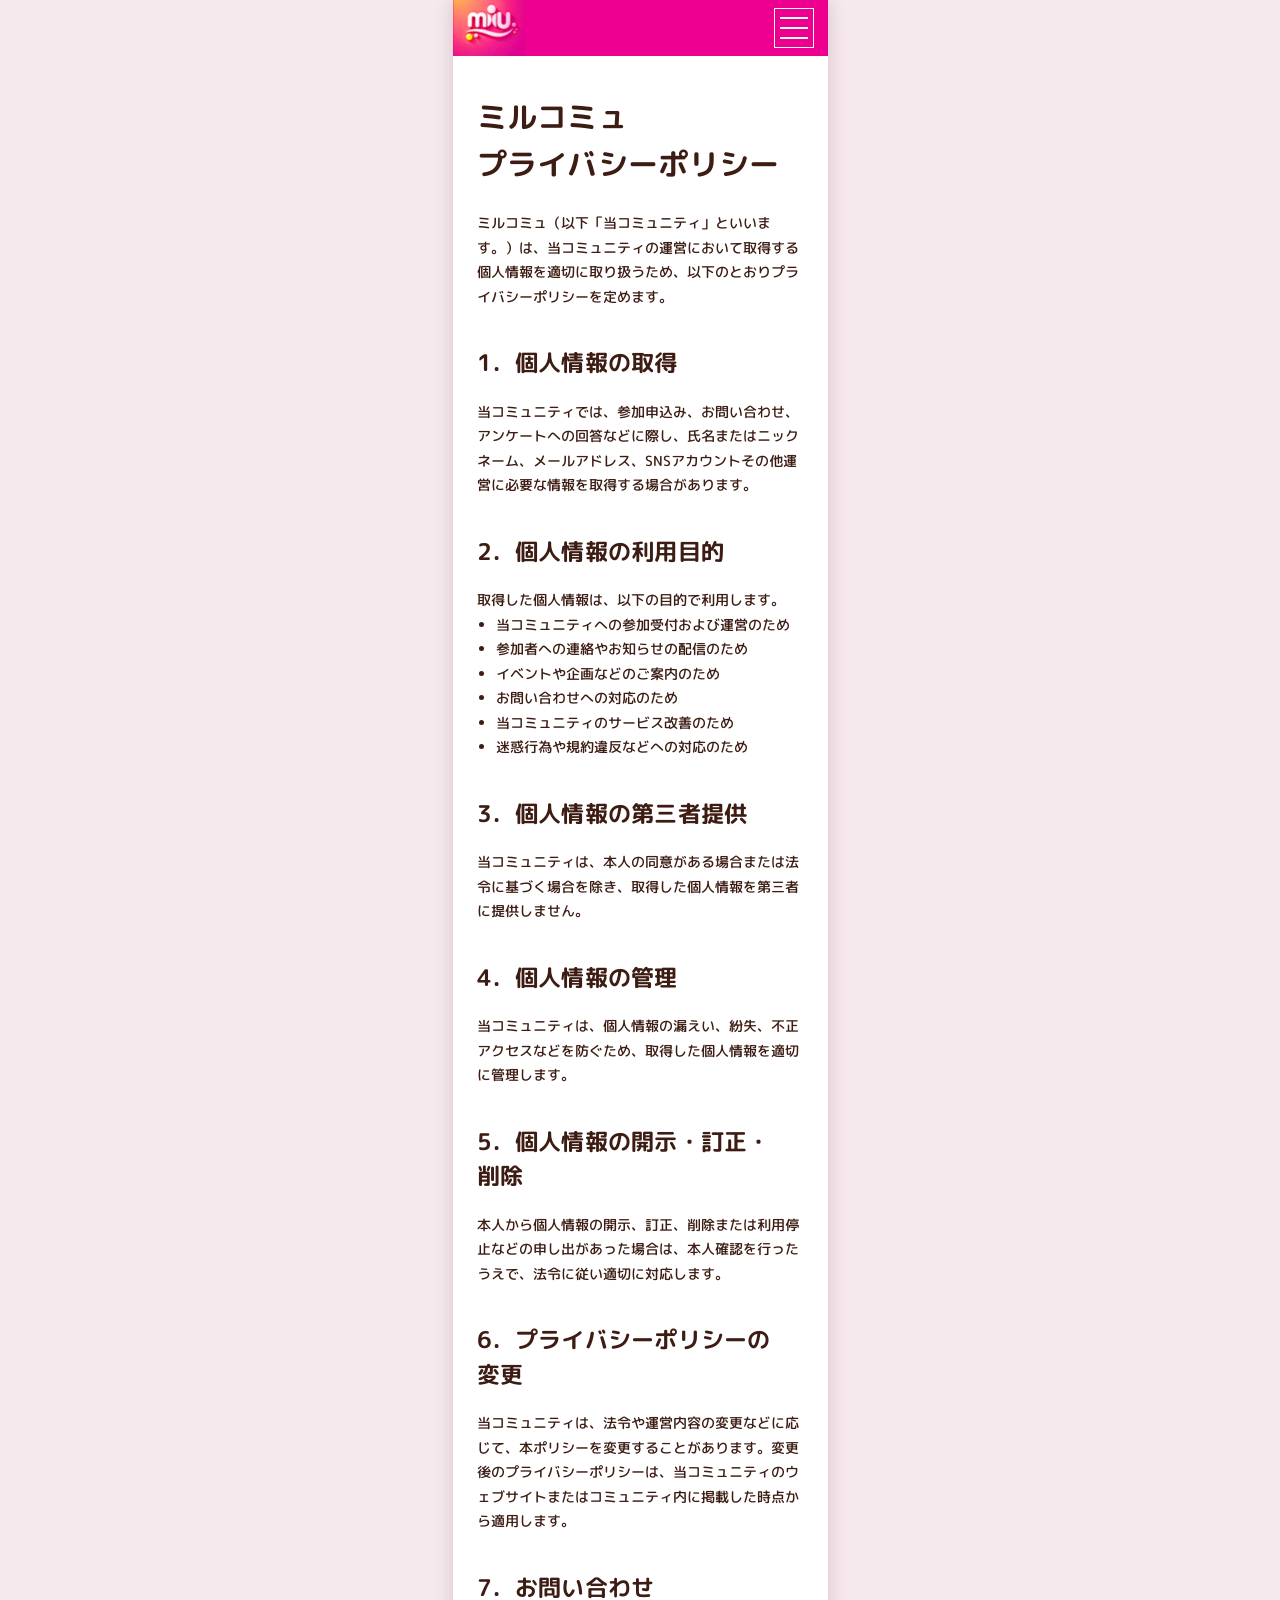
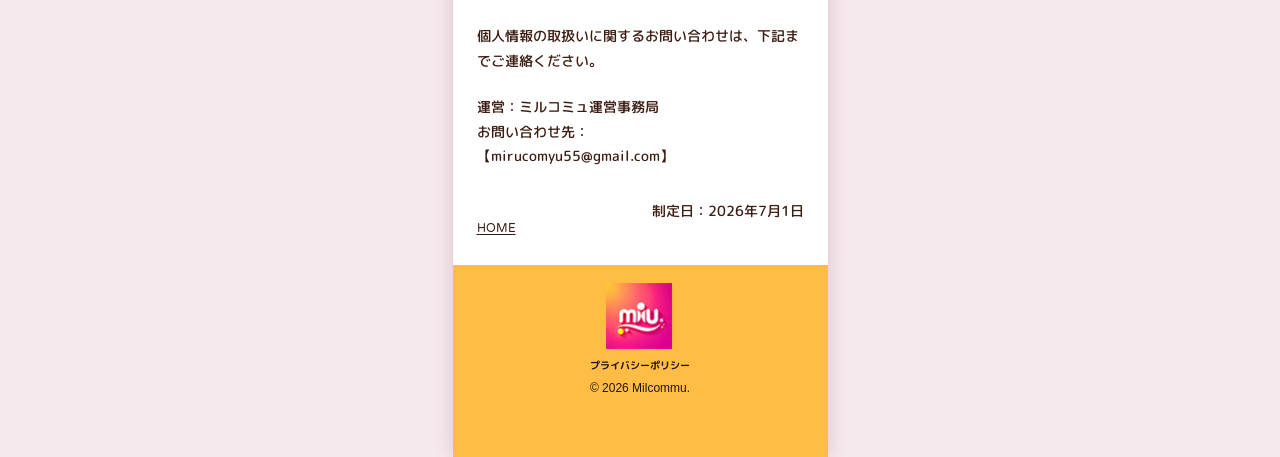
==== privacy/privacy.html @ 6ca047d6 "Publish supplied October 27 LP and repair privacy navigation" ====
<!DOCTYPE html>
<html lang="ja">

<head>
  <meta charset="UTF-8">
  <meta name="viewport" content="width=device-width, initial-scale=1.0">
  <title>プライバシーポリシー | ミルコミュ</title>
  <meta name="description" content="ミルコミュのプライバシーポリシーです。">
  <link rel="preload" as="image" href="../logo.png" fetchpriority="high">
  <link rel="preconnect" href="https://fonts.googleapis.com">
  <link rel="preconnect" href="https://fonts.gstatic.com" crossorigin>
  <link
    href="https://fonts.googleapis.com/css2?family=M+PLUS+Rounded+1c:wght@500;700&family=Varela+Round&display=swap"
    rel="stylesheet">
  <link rel="stylesheet" href="privacy.css?v=20260725-009">
</head>

<body>
  <div class="privacy-page">
    <header class="privacy-header">
      <a class="privacy-header-logo" href="../index.html" aria-label="ミルコミュ トップページへ">
        <img src="../logo.png" alt="ミルコミュ" fetchpriority="high">
      </a>

      <div class="privacy-menu-wrapper">
        <input type="checkbox" id="privacy-menu-toggle" autocomplete="off" hidden>
        <label class="privacy-menu-icon" for="privacy-menu-toggle" aria-label="メニューを開閉">
          <span></span><span></span><span></span>
        </label>
        <label class="privacy-overlay" for="privacy-menu-toggle" aria-label="メニューを閉じる"></label>
        <nav class="privacy-menu" aria-label="ページ内メニュー">
          <ul>
            <li><a href="../index.html#top">ミルコミュとは？<span>&gt;</span></a></li>
            <li><a href="../index.html#points">3つのポイント<span>&gt;</span></a></li>
            <li><a href="../index.html#mood">ミルコミュの雰囲気<span>&gt;</span></a></li>
            <li><a href="../index.html#voices">参加者の声<span>&gt;</span></a></li>
            <li><a href="../index.html#faq">FAQ<span>&gt;</span></a></li>
            <li><a href="../index.html#message">ひーさんからのMessage<span>&gt;</span></a></li>
          </ul>
          <img class="privacy-menu-rabbit" src="../img_menu_hikuusagi@2x.png" alt="">
        </nav>
      </div>
    </header>

    <main class="privacy-content">
      <h1>ミルコミュ<br>プライバシーポリシー</h1>

      <p>ミルコミュ（以下「当コミュニティ」といいます。）は、当コミュニティの運営において取得する個人情報を適切に取り扱うため、以下のとおりプライバシーポリシーを定めます。</p>

      <section>
        <h2>1．個人情報の取得</h2>
        <p>当コミュニティでは、参加申込み、お問い合わせ、アンケートへの回答などに際し、氏名またはニックネーム、メールアドレス、SNSアカウントその他運営に必要な情報を取得する場合があります。</p>
      </section>

      <section>
        <h2>2．個人情報の利用目的</h2>
        <p>取得した個人情報は、以下の目的で利用します。</p>
        <ul>
          <li>当コミュニティへの参加受付および運営のため</li>
          <li>参加者への連絡やお知らせの配信のため</li>
          <li>イベントや企画などのご案内のため</li>
          <li>お問い合わせへの対応のため</li>
          <li>当コミュニティのサービス改善のため</li>
          <li>迷惑行為や規約違反などへの対応のため</li>
        </ul>
      </section>

      <section>
        <h2>3．個人情報の第三者提供</h2>
        <p>当コミュニティは、本人の同意がある場合または法令に基づく場合を除き、取得した個人情報を第三者に提供しません。</p>
      </section>

      <section>
        <h2>4．個人情報の管理</h2>
        <p>当コミュニティは、個人情報の漏えい、紛失、不正アクセスなどを防ぐため、取得した個人情報を適切に管理します。</p>
      </section>

      <section>
        <h2>5．個人情報の開示・訂正・<br>削除</h2>
        <p>本人から個人情報の開示、訂正、削除または利用停止などの申し出があった場合は、本人確認を行ったうえで、法令に従い適切に対応します。</p>
      </section>

      <section>
        <h2>6．プライバシーポリシーの<br>変更</h2>
        <p>当コミュニティは、法令や運営内容の変更などに応じて、本ポリシーを変更することがあります。変更後のプライバシーポリシーは、当コミュニティのウェブサイトまたはコミュニティ内に掲載した時点から適用します。</p>
      </section>

      <section>
        <h2>7．お問い合わせ</h2>
        <p>個人情報の取扱いに関するお問い合わせは、下記までご連絡ください。</p>
        <p>運営：ミルコミュ運営事務局<br>
          お問い合わせ先：<br>
          <a href="mailto:mirucomyu55@gmail.com">【mirucomyu55@gmail.com】</a>
        </p>
      </section>

      <div class="privacy-bottom-links">
        <a class="privacy-home-link" href="../index.html">HOME</a>
        <p class="privacy-date">制定日：2026年7月1日</p>
      </div>
    </main>

    <footer class="privacy-footer">
      <a href="../index.html"><img src="../footer-icon.png" alt="ミルコミュ"></a>
      <p>プライバシーポリシー</p>
      <small>© 2026 Milcommu.</small>
    </footer>
  </div>

  <script>
    (() => {
      const toggle = document.getElementById('privacy-menu-toggle');
      if (!toggle) return;

      const closeMenu = () => {
        toggle.checked = false;
        document.body.classList.remove('privacy-menu-open');
      };

      closeMenu();
      window.addEventListener('pageshow', closeMenu);

      toggle.addEventListener('change', () => {
        document.body.classList.toggle('privacy-menu-open', toggle.checked);
      });
      document.addEventListener('keydown', (event) => {
        if (event.key === 'Escape' && toggle.checked) {
          closeMenu();
        }
      });
    })();
  </script>
</body>

</html>
---- privacy/privacy.css ----
:root {
  --pink: #ed008f;
  --pale-pink: #ffedf3;
  --brown: #3d1d13;
  --orange: #ffbd45;
  --font-main: "M PLUS Rounded 1c", sans-serif;
}

* {
  box-sizing: border-box;
}

html {
  background: #f6e9ed;
}

body {
  margin: 0;
  color: var(--brown);
  font-family: var(--font-main);
  font-weight: 500;
  line-height: 1.75;
}

body.privacy-menu-open {
  overflow: hidden;
}

.privacy-page {
  position: relative;
  width: min(375px, 100%);
  min-height: 100vh;
  margin: 0 auto;
  background: #fff;
  box-shadow: 0 0 18px rgba(91, 27, 50, 0.18);
}

.privacy-header {
  position: sticky;
  top: 0;
  z-index: 20;
  display: flex;
  align-items: center;
  justify-content: space-between;
  height: 56px;
  background: var(--pink);
}

.privacy-header-logo {
  display: block;
  width: 100%;
  height: 56px;
}

.privacy-header-logo img {
  display: block;
  width: 100%;
  height: 56px;
  object-fit: contain;
  object-position: left center;
}

.privacy-menu-icon {
  position: absolute;
  top: 8px;
  right: 14px;
  z-index: 24;
  width: 40px;
  height: 40px;
  border: 1px solid #fff;
  cursor: pointer;
}

.privacy-menu-icon span {
  display: block;
  width: 28px;
  height: 2px;
  margin: 8px auto;
  background: #fff;
  transition: transform .2s ease, opacity .2s ease;
}

#privacy-menu-toggle:checked + .privacy-menu-icon span:nth-child(1) {
  transform: translateY(10px) rotate(45deg);
}

#privacy-menu-toggle:checked + .privacy-menu-icon span:nth-child(2) {
  opacity: 0;
}

#privacy-menu-toggle:checked + .privacy-menu-icon span:nth-child(3) {
  transform: translateY(-10px) rotate(-45deg);
}

.privacy-overlay {
  position: fixed;
  inset: 56px 0 0;
  z-index: 21;
  visibility: hidden;
  background: transparent;
  opacity: 0;
  pointer-events: none;
  transition: opacity .2s ease, visibility .2s ease;
}

#privacy-menu-toggle:checked ~ .privacy-overlay {
  visibility: visible;
  opacity: 1;
  pointer-events: auto;
}

.privacy-menu {
  position: fixed;
  top: 56px;
  left: 50%;
  z-index: 22;
  visibility: hidden;
  width: min(375px, 100vw);
  height: calc(100dvh - 56px);
  padding: 0;
  overflow-y: auto;
  background:
    linear-gradient(
      to bottom,
      var(--pale-pink) 0,
      var(--pale-pink) 480px,
      #fff 480px,
      #fff 100%
    );
  background-attachment: local;
  opacity: 0;
  pointer-events: none;
  transform: translateX(-50%) translateY(-8px);
  transition: opacity .2s ease, visibility .2s ease, transform .2s ease;
}

#privacy-menu-toggle:checked ~ .privacy-menu {
  visibility: visible;
  opacity: 1;
  pointer-events: auto;
  transform: translateX(-50%);
}

.privacy-menu ul {
  position: relative;
  z-index: 2;
  margin: 0;
  padding: 34px 30px 62px;
  list-style: none;
}

.privacy-menu li + li {
  margin-top: 10px;
}

.privacy-menu a {
  display: flex;
  align-items: center;
  justify-content: space-between;
  min-height: 56px;
  padding: 0 30px;
  border-radius: 11px;
  background: #fff;
  color: var(--pink);
  font-size: 14px;
  text-decoration: none;
}

.privacy-menu a span {
  font-family: sans-serif;
  font-size: 22px;
}

.privacy-menu-rabbit {
  position: absolute;
  top: 480px;
  left: 50%;
  z-index: 1;
  width: 82px;
  height: 223px;
  object-fit: contain;
  pointer-events: none;
  transform: translateX(-50%);
  transform-origin: 50% 0;
}

#privacy-menu-toggle:checked ~ .privacy-menu .privacy-menu-rabbit {
  animation: privacy-menu-rabbit-sway .9s ease-in-out .18s 2 both;
}

@keyframes privacy-menu-rabbit-sway {
  0%,
  100% {
    transform: translateX(-50%) rotate(0);
  }

  25% {
    transform: translateX(-50%) rotate(2.5deg);
  }

  50% {
    transform: translateX(-50%) rotate(-2deg);
  }

  75% {
    transform: translateX(-50%) rotate(1deg);
  }
}

.privacy-content {
  padding: 38px 24px 42px;
}

.privacy-content h1 {
  margin: 0 0 24px;
  font-size: 30px;
  font-weight: 700;
  line-height: 1.55;
  letter-spacing: .01em;
}

.privacy-content section {
  margin-top: 36px;
}

.privacy-content h2 {
  margin: 0 0 20px;
  font-size: 23px;
  font-weight: 700;
  line-height: 1.5;
  letter-spacing: .01em;
}

.privacy-content p,
.privacy-content ul {
  margin: 0;
  font-size: 14px;
}

.privacy-content p + p {
  margin-top: 22px;
}

.privacy-content ul {
  padding-left: 1.4em;
}

.privacy-content a {
  color: inherit;
  text-decoration: none;
}

.privacy-bottom-links {
  display: flex;
  align-items: flex-end;
  justify-content: space-between;
  gap: 16px;
  margin-top: 30px;
}

.privacy-bottom-links .privacy-home-link {
  position: relative;
  top: 14px;
  color: var(--brown);
  font-family: "Varela Round", sans-serif;
  font-size: 12px;
  line-height: 1.4;
  text-decoration: underline;
  text-underline-offset: 2px;
}

.privacy-date {
  margin: 0 !important;
  text-align: right;
}

.privacy-footer {
  display: flex;
  flex-direction: column;
  align-items: center;
  min-height: 192px;
  padding: 16px 20px 20px;
  background: var(--orange);
  color: #23140f;
  text-align: center;
}

.privacy-footer a,
.privacy-footer img {
  display: block;
}

.privacy-footer img {
  width: 72px;
  height: 72px;
  object-fit: contain;
}

.privacy-footer p {
  margin: 4px 0 0;
  font-size: 10px;
  font-weight: 700;
}

.privacy-footer small {
  margin-top: 3px;
  font-family: Arial, sans-serif;
  font-size: 12px;
}

@media (prefers-reduced-motion: reduce) {
  .privacy-menu-icon span,
  .privacy-overlay,
  .privacy-menu {
    transition: none;
  }

  #privacy-menu-toggle:checked ~ .privacy-menu .privacy-menu-rabbit {
    animation: none;
  }
}
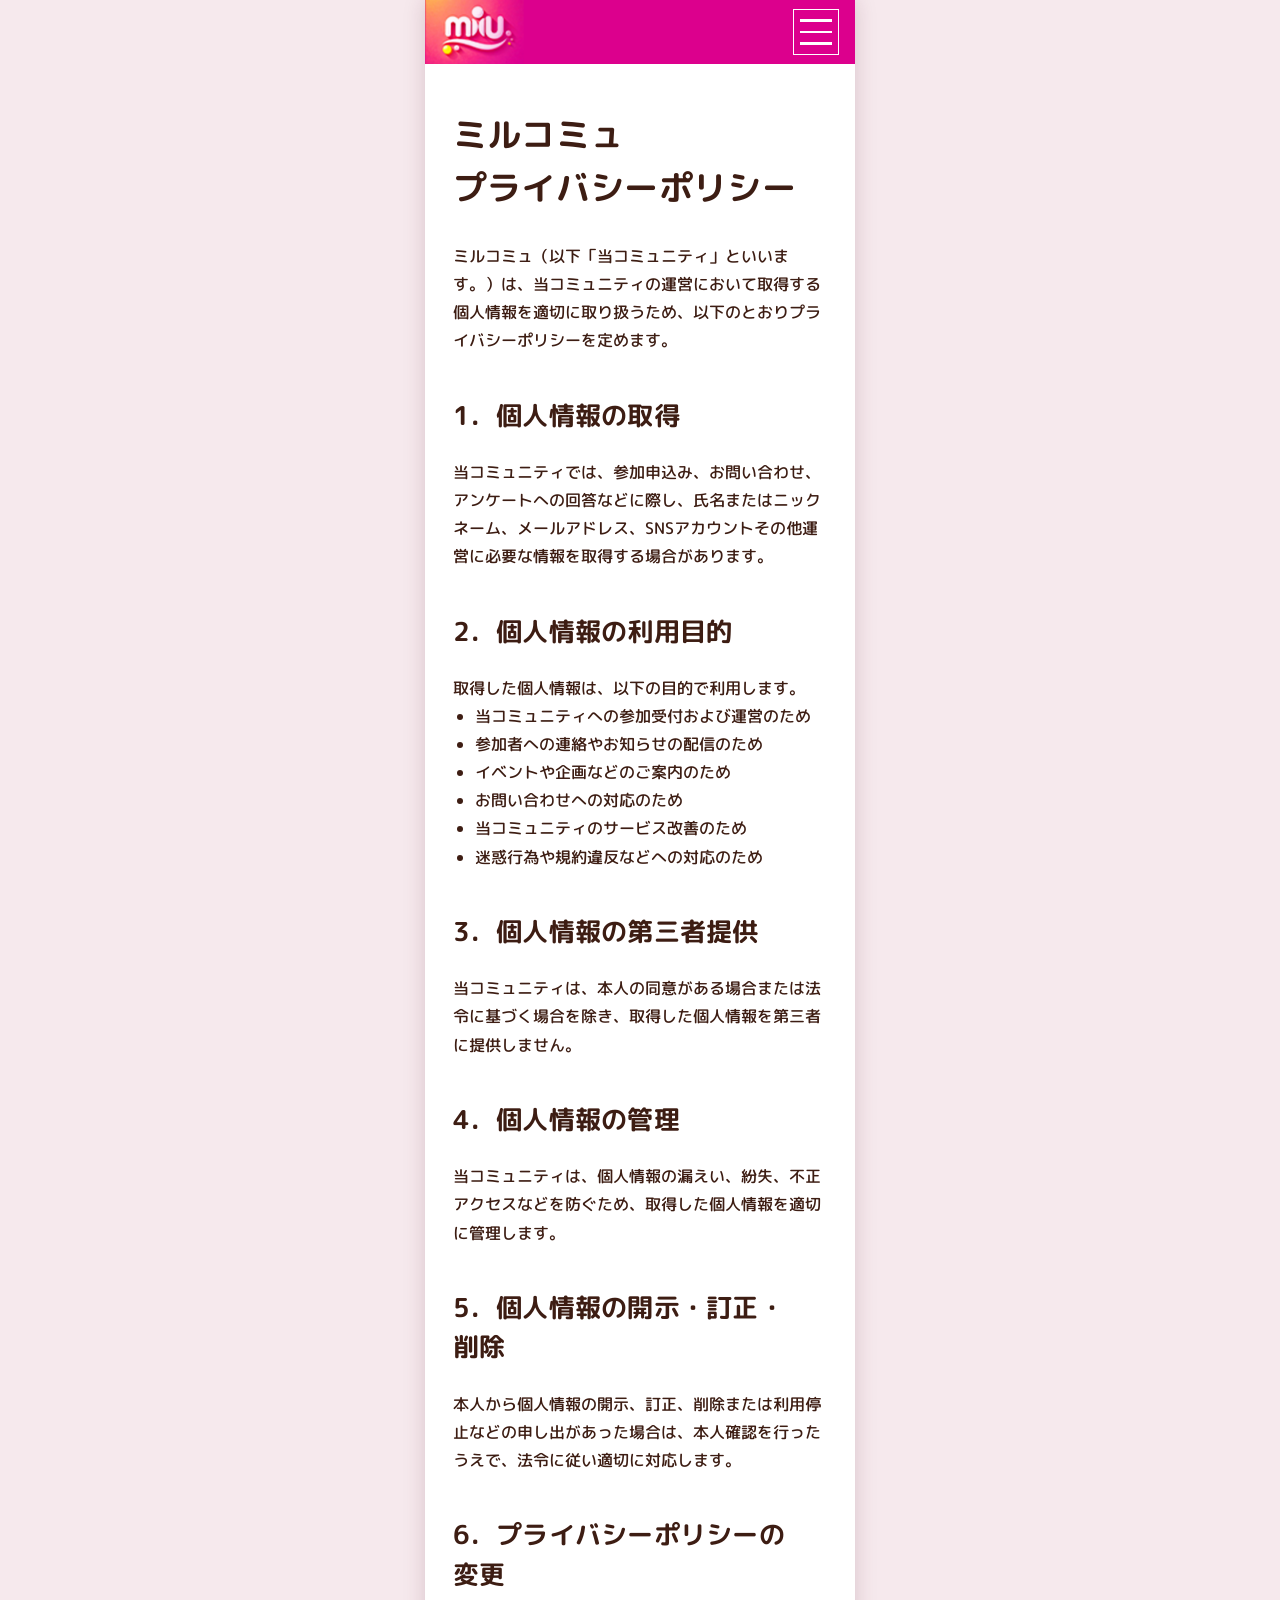
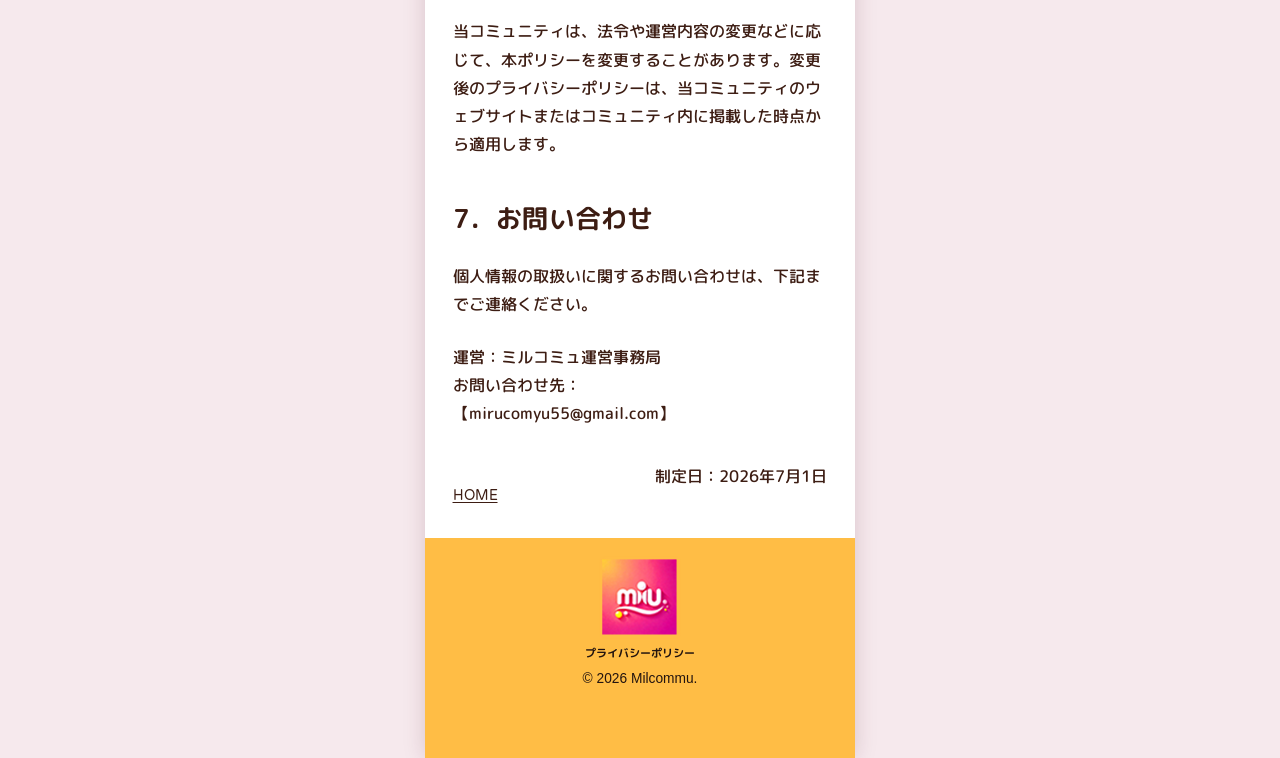
==== commit cc10f66f: "Update Milcommu landing page from supplied final package" ====
--- a/privacy/privacy.html
+++ b/privacy/privacy.html
@@ -6,20 +6,20 @@
   <meta name="viewport" content="width=device-width, initial-scale=1.0">
   <title>プライバシーポリシー | ミルコミュ</title>
   <meta name="description" content="ミルコミュのプライバシーポリシーです。">
-  <link rel="preload" as="image" href="../logo.png" fetchpriority="high">
+  <link rel="preload" as="image" href="../group_fv_header@2x.png" fetchpriority="high">
   <link rel="preconnect" href="https://fonts.googleapis.com">
   <link rel="preconnect" href="https://fonts.gstatic.com" crossorigin>
   <link
-    href="https://fonts.googleapis.com/css2?family=M+PLUS+Rounded+1c:wght@500;700&family=Varela+Round&display=swap"
+    href="https://fonts.googleapis.com/css2?family=M+PLUS+Rounded+1c:wght@400;500;700&family=Varela+Round&display=swap"
     rel="stylesheet">
-  <link rel="stylesheet" href="privacy.css?v=20260725-009">
+  <link rel="stylesheet" href="privacy.css?v=20261028-008">
 </head>
 
 <body>
   <div class="privacy-page">
     <header class="privacy-header">
       <a class="privacy-header-logo" href="../index.html" aria-label="ミルコミュ トップページへ">
-        <img src="../logo.png" alt="ミルコミュ" fetchpriority="high">
+        <img src="../group_fv_header@2x.png" alt="ミルコミュ" fetchpriority="high">
       </a>
 
       <div class="privacy-menu-wrapper">
@@ -101,7 +101,7 @@
     </main>
 
     <footer class="privacy-footer">
-      <a href="../index.html"><img src="../footer-icon.png" alt="ミルコミュ"></a>
+      <a href="../index.html"><img src="../footer-logo@2x.png" alt="ミルコミュ"></a>
       <p>プライバシーポリシー</p>
       <small>© 2026 Milcommu.</small>
     </footer>
@@ -110,19 +110,41 @@
   <script>
     (() => {
       const toggle = document.getElementById('privacy-menu-toggle');
+      const menu = document.querySelector('.privacy-menu');
+      const menuRabbit = document.querySelector('.privacy-menu-rabbit');
       if (!toggle) return;
+
+      /* 画面が低いとメニューを開いた時点ではミルラビが隠れるため、全身が見えてから揺らす。 */
+      const swayRabbitIfVisible = () => {
+        if (!menu || !menuRabbit || !toggle.checked) return;
+        if (menuRabbit.getBoundingClientRect().bottom <= menu.getBoundingClientRect().bottom + 1) {
+          menuRabbit.classList.add('is-swaying');
+        }
+      };
+
+      const syncMenuState = () => {
+        document.body.classList.toggle('privacy-menu-open', toggle.checked);
+        if (!menuRabbit) return;
+        if (toggle.checked) {
+          swayRabbitIfVisible();
+        } else {
+          menuRabbit.classList.remove('is-swaying');
+        }
+      };
+
+      if (menu) {
+        menu.addEventListener('scroll', swayRabbitIfVisible, { passive: true });
+      }
 
       const closeMenu = () => {
         toggle.checked = false;
-        document.body.classList.remove('privacy-menu-open');
+        syncMenuState();
       };
 
       closeMenu();
       window.addEventListener('pageshow', closeMenu);
 
-      toggle.addEventListener('change', () => {
-        document.body.classList.toggle('privacy-menu-open', toggle.checked);
-      });
+      toggle.addEventListener('change', syncMenuState);
       document.addEventListener('keydown', (event) => {
         if (event.key === 'Escape' && toggle.checked) {
           closeMenu();
@@ -130,6 +152,29 @@
       });
     })();
   </script>
+  <script>
+    (() => {
+      const privacyPage = document.querySelector('.privacy-page');
+      if (!privacyPage) return;
+
+      const baseWidth = 375;
+      const mobileMaxWidth = 430;
+
+      const fitMobileCanvas = () => {
+        const viewportWidth = document.documentElement.clientWidth;
+        const renderedWidth = Math.min(viewportWidth, mobileMaxWidth);
+        const scale = renderedWidth / baseWidth;
+        privacyPage.style.zoom = scale;
+        privacyPage.style.setProperty(
+          '--mobile-menu-height',
+          `${window.innerHeight / scale - 56}px`
+        );
+      };
+
+      fitMobileCanvas();
+      window.addEventListener('resize', fitMobileCanvas, { passive: true });
+    })();
+  </script>
 </body>
 
 </html>
--- a/privacy/privacy.css
+++ b/privacy/privacy.css
@@ -1,6 +1,6 @@
 :root {
-  --pink: #ed008f;
-  --pale-pink: #ffedf3;
+  --pink: #dc008d;
+  --pale-pink: #fee4eb;
   --brown: #3d1d13;
   --orange: #ffbd45;
   --font-main: "M PLUS Rounded 1c", sans-serif;
@@ -56,8 +56,7 @@
   display: block;
   width: 100%;
   height: 56px;
-  object-fit: contain;
-  object-position: left center;
+  object-fit: cover;
 }
 
 .privacy-menu-icon {
@@ -162,13 +161,14 @@
   border-radius: 11px;
   background: #fff;
   color: var(--pink);
-  font-size: 14px;
+  font-size: 16px;
+  font-weight: 400;
+  letter-spacing: 0.05em;
   text-decoration: none;
 }
 
 .privacy-menu a span {
-  font-family: sans-serif;
-  font-size: 22px;
+  font-size: 23px;
 }
 
 .privacy-menu-rabbit {
@@ -184,7 +184,8 @@
   transform-origin: 50% 0;
 }
 
-#privacy-menu-toggle:checked ~ .privacy-menu .privacy-menu-rabbit {
+/* メニュー内でミルラビが見えたタイミングで、JSが is-swaying を付けて2回揺らす */
+.privacy-menu-rabbit.is-swaying {
   animation: privacy-menu-rabbit-sway .9s ease-in-out .18s 2 both;
 }
 
@@ -315,7 +316,39 @@
     transition: none;
   }
 
-  #privacy-menu-toggle:checked ~ .privacy-menu .privacy-menu-rabbit {
+  .privacy-menu-rabbit.is-swaying {
     animation: none;
   }
 }
+
+/* 320〜430pxは375px基準のデザイン比率でフィット。 */
+.privacy-menu {
+  height: var(--mobile-menu-height, calc(100dvh - 56px));
+  overscroll-behavior: contain;
+  -webkit-overflow-scrolling: touch;
+}
+
+@media (max-width: 430px) {
+  body {
+    overflow-x: hidden;
+  }
+
+  .privacy-page {
+    width: 375px;
+    max-width: none;
+    box-shadow: none;
+  }
+
+  .privacy-menu {
+    top: 56px;
+    left: 0;
+    width: 375px;
+    height: var(--mobile-menu-height, calc(100dvh - 56px));
+    transform: translateY(-8px);
+  }
+
+  #privacy-menu-toggle:checked ~ .privacy-menu {
+    transform: translateY(0);
+  }
+}
+
